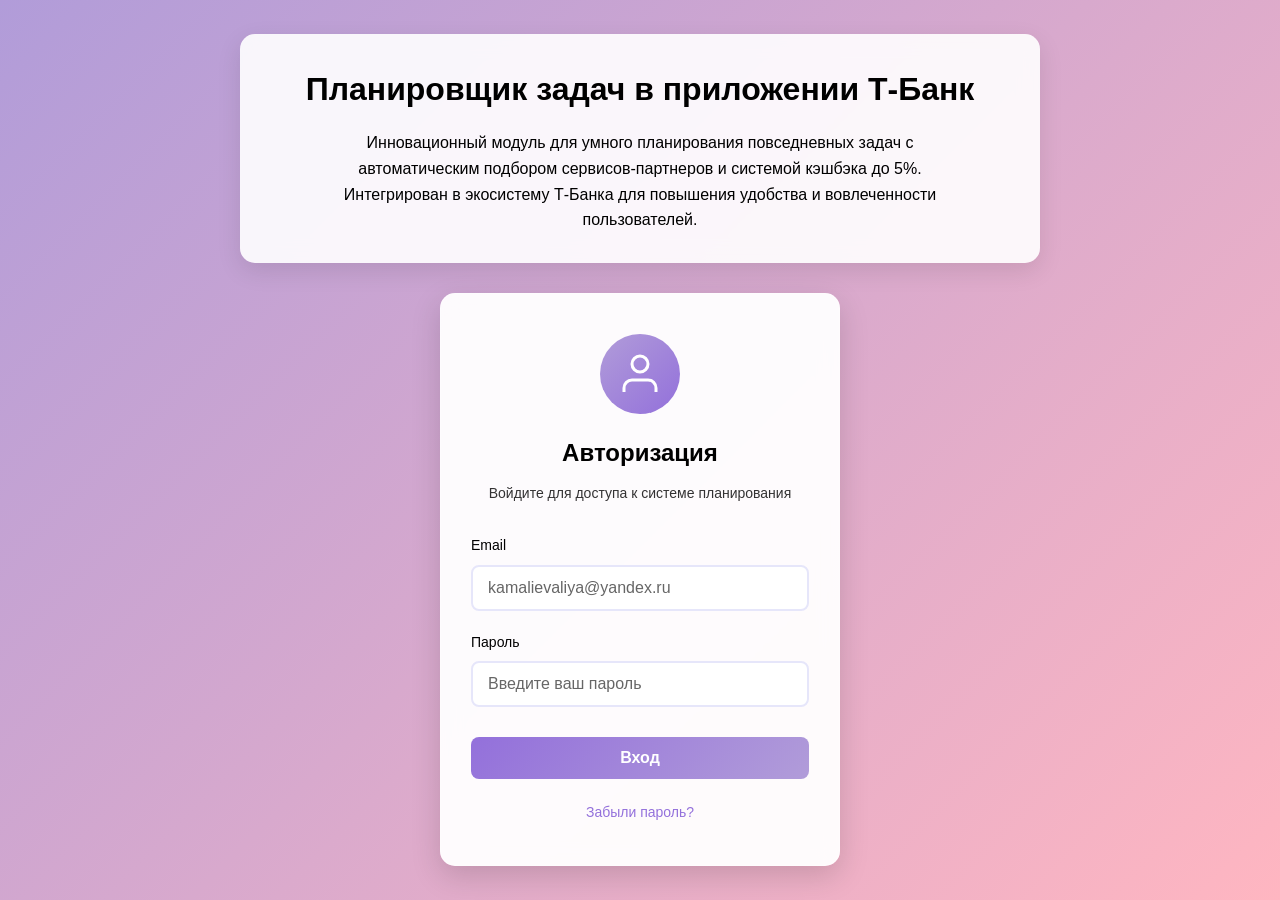
==== index.html @ 1c74c291 "First commit" ====
<!DOCTYPE html>
<html lang="ru">
<head>
    <meta charset="UTF-8">
    <meta name="viewport" content="width=device-width, initial-scale=1.0">
    <title>Планировщик задач Т-Банк - Авторизация</title>
    <link rel="stylesheet" href="css/style.css">
</head>
<body>
    <!-- Основной контейнер -->
    <div class="main-container">
        <!-- Блок с темой и информацией -->
        <div class="project-info">
            <h1 class="project-title">Планировщик задач в приложении Т-Банк</h1>
            <p class="project-description">
                Инновационный модуль для умного планирования повседневных задач с автоматическим подбором сервисов-партнеров 
                и системой кэшбэка до 5%. Интегрирован в экосистему Т-Банка для повышения удобства и вовлеченности пользователей.
            </p>
        </div>

        <!-- Блок авторизации -->
        <div class="auth-container">
            <div class="auth-card">
                <!-- Иконка авторизации -->
                <div class="auth-icon">
                    <svg width="48" height="48" viewBox="0 0 24 24" fill="none" stroke="currentColor">
                        <path d="M20 21v-2a4 4 0 0 0-4-4H8a4 4 0 0 0-4 4v2"></path>
                        <circle cx="12" cy="7" r="4"></circle>
                    </svg>
                </div>
                
                <h2>Авторизация</h2>
                <p class="auth-subtitle">Войдите для доступа к системе планирования</p>

                <form id="loginForm" class="auth-form">
                    <!-- Поле Email -->
                    <div class="input-group">
                        <label for="email">Email</label>
                        <input type="email" id="email" name="email" placeholder="kamalievaliya@yandex.ru" required>
                    </div>

                    <!-- Поле Пароль -->
                    <div class="input-group">
                        <label for="password">Пароль</label>
                        <input type="password" id="password" name="password" placeholder="Введите ваш пароль" required>
                    </div>

                    <!-- Кнопка Вход -->
                    <button type="submit" class="login-btn">Вход</button>
                </form>

                <div class="auth-links">
                    <a href="#" class="forgot-password">Забыли пароль?</a>
                </div>
            </div>
        </div>
    </div>

    <!-- Ссылки на страницы (скрыты до авторизации) -->
    <div id="pageLinks" class="page-links" style="display: none;">
        <a href="page2.html" class="page-link">2</a>
        <a href="page3.html" class="page-link">3</a>
    </div>

    <script>
        document.getElementById('loginForm').addEventListener('submit', function(e) {
            e.preventDefault();
            
            const email = document.getElementById('email').value;
            const password = document.getElementById('password').value;
            
            if (email && password) {
                // ИСПРАВЛЕНИЕ: используем sessionStorage вместо localStorage
                sessionStorage.setItem('authenticated', 'true');
                document.getElementById('pageLinks').style.display = 'flex';
                alert('Авторизация успешна! Теперь доступны страницы 2 и 3');
            } else {
                alert('Пожалуйста, заполните все поля');
            }
        });

        window.addEventListener('load', function() {
            // ИСПРАВЛЕНИЕ: проверяем sessionStorage вместо localStorage
            if (sessionStorage.getItem('authenticated') === 'true') {
                document.getElementById('pageLinks').style.display = 'flex';
            } else {
                // Дополнительно: скрываем ссылки если не авторизован
                document.getElementById('pageLinks').style.display = 'none';
                // Очищаем поля формы
                document.getElementById('email').value = '';
                document.getElementById('password').value = '';
            }
        });
    </script>
</body>
</html>
---- css/style.css ----
* {
    margin: 0;
    padding: 0;
    box-sizing: border-box;
}

body {
    font-family: 'Arial', sans-serif;
    line-height: 1.6;
    color: #000000; /* Черный текст */
    background: linear-gradient(135deg, #b19cd9 0%, #ffb6c1 100%); /* Сиреневый -> Розовый */
    min-height: 100vh;
    display: flex;
    align-items: center;
    justify-content: center;
    padding: 20px;
}

.main-container {
    width: 100%;
    max-width: 800px;
    display: flex;
    flex-direction: column;
    gap: 30px;
}

/* Блок с темой проекта */
.project-info {
    text-align: center;
    background: rgba(255, 255, 255, 0.9);
    padding: 30px;
    border-radius: 15px;
    box-shadow: 0 8px 25px rgba(0,0,0,0.1);
    backdrop-filter: blur(10px);
}

.project-title {
    color: #000000; /* Черный */
    font-size: 32px;
    margin-bottom: 15px;
    font-weight: 700;
}

.project-description {
    color: #000000; /* Черный */
    font-size: 16px;
    line-height: 1.6;
    max-width: 600px;
    margin: 0 auto;
}

/* Блок авторизации */
.auth-container {
    width: 100%;
    max-width: 400px;
    margin: 0 auto;
}

.auth-card {
    background: rgba(255, 255, 255, 0.95);
    padding: 40px 30px;
    border-radius: 15px;
    box-shadow: 0 10px 30px rgba(0,0,0,0.15);
    text-align: center;
    backdrop-filter: blur(10px);
    border: 1px solid rgba(255, 255, 255, 0.3);
}

.auth-icon {
    width: 80px;
    height: 80px;
    margin: 0 auto 20px;
    background: linear-gradient(135deg, #b19cd9 0%, #9370db 100%); /* Нежно-сиреневый */
    border-radius: 50%;
    display: flex;
    align-items: center;
    justify-content: center;
    color: white;
}

.auth-icon svg {
    stroke-width: 1.5;
}

.auth-card h2 {
    color: #000000; /* Черный */
    margin-bottom: 10px;
    font-size: 24px;
}

.auth-subtitle {
    color: #000000; /* Черный */
    margin-bottom: 30px;
    font-size: 14px;
    opacity: 0.8;
}

.auth-form {
    text-align: left;
}

.input-group {
    margin-bottom: 20px;
}

.input-group label {
    display: block;
    margin-bottom: 8px;
    color: #000000; /* Черный */
    font-weight: 500;
    font-size: 14px;
}

.input-group input {
    width: 100%;
    padding: 12px 15px;
    border: 2px solid #e6e6fa; /* Светло-сиреневый */
    border-radius: 8px;
    font-size: 16px;
    transition: all 0.3s;
    background: #fff;
    color: #000000; /* Черный текст в инпутах */
}

.input-group input:focus {
    outline: none;
    border-color: #9370db; /* Сиреневый */
    box-shadow: 0 0 0 3px rgba(147, 112, 219, 0.1);
}

.input-group input::placeholder {
    color: #666; /* Темно-серый для плейсхолдеров */
}

.login-btn {
    width: 100%;
    padding: 12px;
    background: linear-gradient(135deg, #9370db 0%, #b19cd9 100%); /* Сиреневый градиент */
    color: white;
    border: none;
    border-radius: 8px;
    font-size: 16px;
    font-weight: 600;
    cursor: pointer;
    transition: all 0.3s;
    margin-top: 10px;
}

.login-btn:hover {
    transform: translateY(-2px);
    box-shadow: 0 5px 15px rgba(147, 112, 219, 0.4);
}

.auth-links {
    margin-top: 20px;
}

.forgot-password {
    color: #9370db; /* Сиреневый */
    text-decoration: none;
    font-size: 14px;
    transition: color 0.3s;
}

.forgot-password:hover {
    color: #7b68ee; /* Более яркий сиреневый */
    text-decoration: underline;
}

/* Ссылки на страницы */
.page-links {
    position: fixed;
    bottom: 30px;
    right: 30px;
    display: flex;
    gap: 15px;
    background: rgba(255, 255, 255, 0.9);
    padding: 15px;
    border-radius: 25px;
    box-shadow: 0 5px 15px rgba(0,0,0,0.1);
    backdrop-filter: blur(10px);
}

.page-link {
    display: inline-block;
    width: 45px;
    height: 45px;
    line-height: 45px;
    text-align: center;
    color: #000000; /* Черный */
    text-decoration: underline;
    font-weight: bold;
    font-size: 18px;
    border: 2px solid #9370db; /* Сиреневый */
    border-radius: 50%;
    transition: all 0.3s;
    background: white;
}

.page-link:hover {
    background: #9370db; /* Сиреневый */
    color: white;
    text-decoration: none;
    transform: scale(1.1);
}

/* Адаптивность */
@media (max-width: 768px) {
    .main-container {
        gap: 20px;
    }
    
    .project-title {
        font-size: 24px;
    }
    
    .project-description {
        font-size: 14px;
    }
    
    .auth-container {
        padding: 0 10px;
    }
    
    .auth-card {
        padding: 30px 20px;
    }
    
    .page-links {
        bottom: 20px;
        right: 20px;
        padding: 12px;
    }
    
    .page-link {
        width: 40px;
        height: 40px;
        line-height: 40px;
        font-size: 16px;
    }
}

@media (max-width: 480px) {
    .project-info {
        padding: 20px 15px;
    }
    
    .project-title {
        font-size: 20px;
    }
    
    .auth-card h2 {
        font-size: 20px;
    }
}
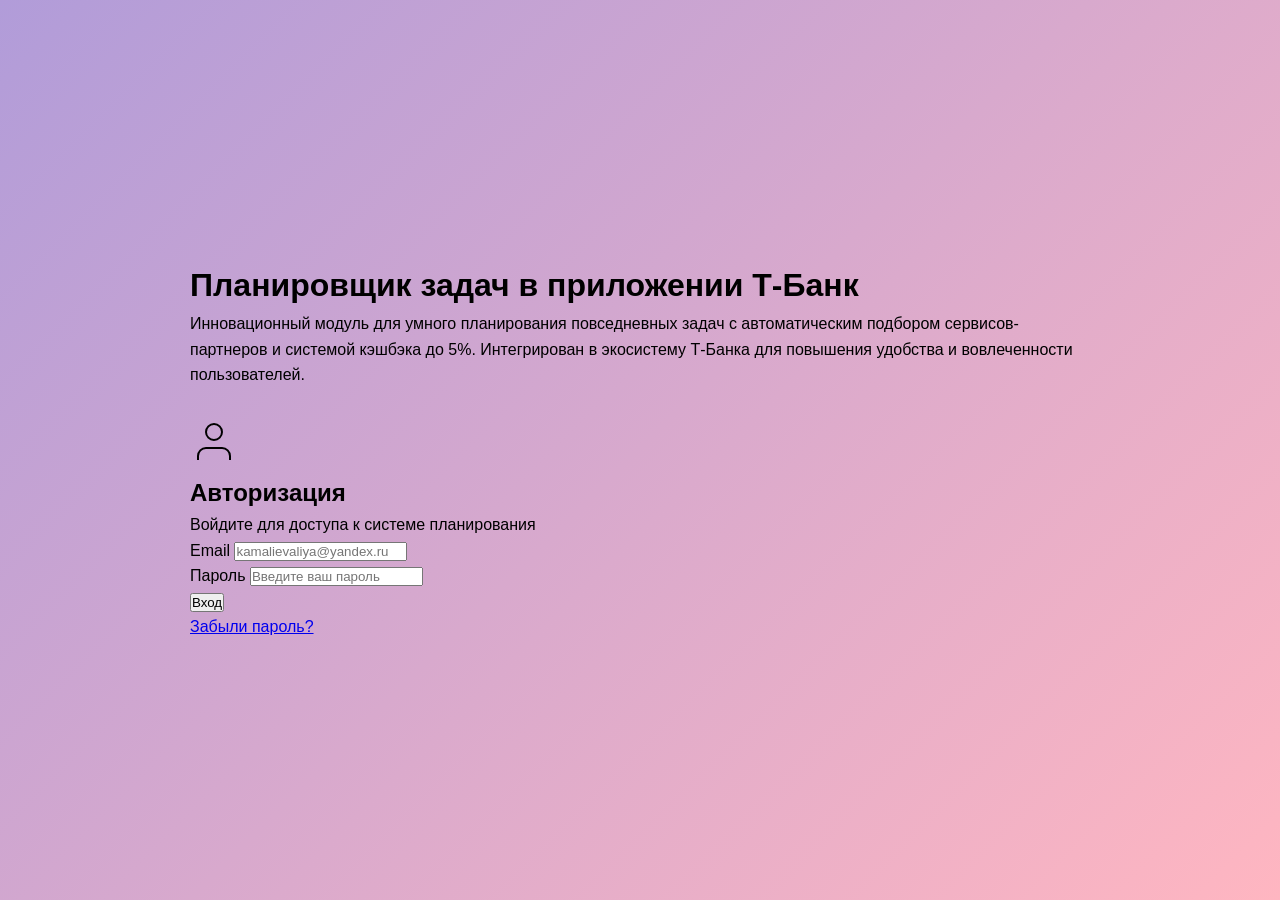
==== commit ad9fa51b: "Исправила ошибки JavaScript, обновила код" ====
--- a/index.html
+++ b/index.html
@@ -4,7 +4,23 @@
     <meta charset="UTF-8">
     <meta name="viewport" content="width=device-width, initial-scale=1.0">
     <title>Планировщик задач Т-Банк - Авторизация</title>
-    <link rel="stylesheet" href="css/style.css">
+    <link rel="stylesheet" href="css/style.css?v=99">
+
+
+<!-- Yandex.Metrika counter -->
+<script type="text/javascript">
+    (function(m,e,t,r,i,k,a){
+        m[i]=m[i]||function(){(m[i].a=m[i].a||[]).push(arguments)};
+        m[i].l=1*new Date();
+        for (var j = 0; j < document.scripts.length; j++) {if (document.scripts[j].src === r) { return; }}
+        k=e.createElement(t),a=e.getElementsByTagName(t)[0],k.async=1,k.src=r,a.parentNode.insertBefore(k,a)
+    })(window, document,'script','https://mc.yandex.ru/metrika/tag.js?id=105010982', 'ym');
+
+    ym(105010982, 'init', {ssr:true, webvisor:true, clickmap:true, ecommerce:"dataLayer", accurateTrackBounce:true, trackLinks:true});
+</script>
+<noscript><div><img src="https://mc.yandex.ru/watch/105010982" style="position:absolute; left:-9999px;" alt="" /></div></noscript>
+<!-- /Yandex.Metrika counter -->
+ 
 </head>
 <body>
     <!-- Основной контейнер -->
@@ -18,10 +34,10 @@
             </p>
         </div>
 
-        <!-- Блок авторизации -->
+        <!-- Авторизация -->
         <div class="auth-container">
             <div class="auth-card">
-                <!-- Иконка авторизации -->
+                <!-- иконка авт -->
                 <div class="auth-icon">
                     <svg width="48" height="48" viewBox="0 0 24 24" fill="none" stroke="currentColor">
                         <path d="M20 21v-2a4 4 0 0 0-4-4H8a4 4 0 0 0-4 4v2"></path>
@@ -33,19 +49,19 @@
                 <p class="auth-subtitle">Войдите для доступа к системе планирования</p>
 
                 <form id="loginForm" class="auth-form">
-                    <!-- Поле Email -->
+                    <!-- Email -->
                     <div class="input-group">
                         <label for="email">Email</label>
                         <input type="email" id="email" name="email" placeholder="kamalievaliya@yandex.ru" required>
                     </div>
 
-                    <!-- Поле Пароль -->
+                    <!-- Пароль -->
                     <div class="input-group">
                         <label for="password">Пароль</label>
                         <input type="password" id="password" name="password" placeholder="Введите ваш пароль" required>
                     </div>
 
-                    <!-- Кнопка Вход -->
+                    <!-- Вход -->
                     <button type="submit" class="login-btn">Вход</button>
                 </form>
 
@@ -70,7 +86,7 @@
             const password = document.getElementById('password').value;
             
             if (email && password) {
-                // ИСПРАВЛЕНИЕ: используем sessionStorage вместо localStorage
+                
                 sessionStorage.setItem('authenticated', 'true');
                 document.getElementById('pageLinks').style.display = 'flex';
                 alert('Авторизация успешна! Теперь доступны страницы 2 и 3');
@@ -80,7 +96,7 @@
         });
 
         window.addEventListener('load', function() {
-            // ИСПРАВЛЕНИЕ: проверяем sessionStorage вместо localStorage
+            
             if (sessionStorage.getItem('authenticated') === 'true') {
                 document.getElementById('pageLinks').style.display = 'flex';
             } else {
@@ -93,4 +109,5 @@
         });
     </script>
 </body>
-</html>+</html>
+
--- a/css/style.css
+++ b/css/style.css
@@ -1,255 +1,396 @@
+/* ====== RESET ====== */
 * {
-    margin: 0;
-    padding: 0;
-    box-sizing: border-box;
-}
-
+  margin: 0;
+  padding: 0;
+  box-sizing: border-box;
+}
+
+/* ====== BASE ====== */
 body {
-    font-family: 'Arial', sans-serif;
-    line-height: 1.6;
-    color: #000000; /* Черный текст */
-    background: linear-gradient(135deg, #b19cd9 0%, #ffb6c1 100%); /* Сиреневый -> Розовый */
-    min-height: 100vh;
-    display: flex;
-    align-items: center;
-    justify-content: center;
-    padding: 20px;
+  font-family: Arial, sans-serif;
+  line-height: 1.6;
+  color: #000;
+  background: linear-gradient(135deg, #b19cd9 0%, #ffb6c1 100%);
+  min-height: 100vh;
+  padding: 20px;
+}
+
+/* ВАЖНО: длинные страницы НЕ центрируем по вертикали */
+body.page2,
+body.page3 {
+  display: block;
+}
+
+/* Главная: центрируем */
+body:not(.page2):not(.page3) {
+  display: flex;
+  align-items: center;
+  justify-content: center;
 }
 
 .main-container {
-    width: 100%;
-    max-width: 800px;
-    display: flex;
-    flex-direction: column;
-    gap: 30px;
-}
-
-/* Блок с темой проекта */
-.project-info {
+  width: 100%;
+  max-width: 900px;
+  margin: 0 auto;
+  display: flex;
+  flex-direction: column;
+  gap: 30px;
+}
+
+/* ====== PAGE LINKS ====== */
+.page-links {
+  position: fixed;
+  bottom: 30px;
+  right: 30px;
+  display: flex;
+  gap: 15px;
+  background: rgba(255, 255, 255, 0.9);
+  padding: 15px;
+  border-radius: 25px;
+  box-shadow: 0 5px 15px rgba(0,0,0,0.1);
+  backdrop-filter: blur(10px);
+}
+
+.page-link {
+  display: inline-block;
+  width: 45px;
+  height: 45px;
+  line-height: 45px;
+  text-align: center;
+  color: #000;
+  text-decoration: underline;
+  font-weight: bold;
+  font-size: 18px;
+  border: 2px solid #9370db;
+  border-radius: 50%;
+  transition: all 0.3s;
+  background: #fff;
+}
+
+.page-link:hover {
+  background: #9370db;
+  color: #fff;
+  text-decoration: none;
+  transform: scale(1.1);
+}
+
+/* ====== PAGE HEADER / WRAPPERS ====== */
+.page-header {
+  background: #fff;
+  padding: 30px;
+  border-radius: 15px;
+  box-shadow: 0 8px 25px rgba(0,0,0,0.1);
+  text-align: center;
+}
+
+.page-title {
+  color: #000;
+  font-size: 32px;
+  margin-bottom: 15px;
+  font-weight: 700;
+}
+
+.page-subtitle {
+  color: #000;
+  font-size: 16px;
+  max-width: 650px;
+  margin: 0 auto;
+  opacity: 0.9;
+}
+
+.content-wrapper {
+  background: #fff;
+  padding: 30px;
+  border-radius: 15px;
+  box-shadow: 0 8px 25px rgba(0,0,0,0.1);
+}
+
+/* ====== SECTIONS / CARDS ====== */
+.content-section {
+  margin-bottom: 35px;
+}
+
+.section-title {
+  color: #000;
+  font-size: 28px;
+  margin-bottom: 20px;
+  text-align: center;
+  font-weight: 700;
+}
+
+.info-card {
+  background: #fff;
+  padding: 25px;
+  border-radius: 15px;
+  box-shadow: 0 8px 25px rgba(0,0,0,0.08);
+  margin-bottom: 20px;
+  border: 1px solid rgba(147, 112, 219, 0.15);
+}
+
+.card-title {
+  color: #000;
+  font-size: 20px;
+  margin-bottom: 15px;
+  font-weight: 700;
+  border-bottom: 2px solid #9370db;
+  padding-bottom: 8px;
+}
+
+.card-content {
+  color: #000;
+}
+
+.card-content ul {
+  margin-left: 20px;
+  margin-bottom: 10px;
+}
+
+.card-content li {
+  margin-bottom: 8px;
+}
+
+/* ====== IMAGES GRID ====== */
+.screenshots-grid {
+  display: grid;
+  grid-template-columns: repeat(3, minmax(0, 1fr));
+  gap: 15px;
+  margin-top: 15px;
+  align-items: start;
+}
+
+.screenshot {
+  width: 100%;
+  height: auto;
+  object-fit: contain;
+  background: #fff;
+  border-radius: 10px;
+  border: 2px solid #e6e6fa;
+  padding: 10px;
+}
+
+/* ====== SWOT (в оттенках сайта) ====== */
+.swot-grid {
+  display: grid;
+  grid-template-columns: repeat(2, minmax(0, 1fr));
+  gap: 15px;
+  margin-top: 10px;
+}
+
+.swot-item {
+  border-radius: 12px;
+  padding: 18px;
+  border: 2px solid #e6e6fa;
+  background: #faf8ff;
+}
+
+.swot-item h4 {
+  margin-bottom: 10px;
+  font-weight: 800;
+  color: #4b3f93;
+}
+
+.swot-item ul { margin-left: 18px; }
+.swot-item li { margin-bottom: 8px; }
+
+.swot-strength { border-left: 6px solid #9370db; }
+.swot-weakness { border-left: 6px solid #b19cd9; }
+.swot-opportunity { border-left: 6px solid #7b68ee; }
+.swot-threat { border-left: 6px solid #a58ad8; }
+
+/* ====== 4P ====== */
+.p4-grid {
+  display: grid;
+  grid-template-columns: repeat(2, minmax(0, 1fr));
+  gap: 15px;
+  margin-top: 10px;
+}
+
+.p4-item {
+  border-radius: 12px;
+  border: 2px solid #e6e6fa;
+  background: #ffffff;
+  padding: 18px;
+}
+
+.p4-badge {
+  display: inline-block;
+  padding: 6px 10px;
+  border-radius: 999px;
+  font-size: 12px;
+  font-weight: 800;
+  color: #4b3f93;
+  background: #f6f4ff;
+  border: 1px solid rgba(147, 112, 219, 0.25);
+  margin-bottom: 10px;
+}
+
+.p4-item h4 { margin-bottom: 8px; }
+
+/* ====== ROADMAP ====== */
+.roadmap {
+  display: flex;
+  flex-direction: column;
+  gap: 14px;
+  margin-top: 10px;
+}
+
+.roadmap-step {
+  border: 2px solid #e6e6fa;
+  background: #fbfaff;
+  border-radius: 14px;
+  padding: 16px;
+}
+
+.roadmap-head {
+  display: flex;
+  flex-direction: column;
+  gap: 6px;
+  margin-bottom: 10px;
+}
+
+.roadmap-title {
+  font-weight: 900;
+  color: #3f2f86;
+}
+
+.roadmap-dates {
+  font-size: 13px;
+  opacity: 0.85;
+}
+
+.meta-row {
+  display: grid;
+  grid-template-columns: 140px 1fr;
+  gap: 12px;
+  padding: 10px 0;
+  border-top: 1px dashed rgba(147,112,219,0.35);
+}
+
+.meta-row:first-of-type {
+  border-top: none;
+  padding-top: 0;
+}
+
+.meta-label {
+  font-weight: 800;
+  color: #4b3f93;
+}
+
+.meta-text ul { margin-left: 18px; }
+
+/* ====== REVIEWS ====== */
+.reviews-panel { background: #fbfaff; }
+
+.reviews-grid {
+  display: grid;
+  grid-template-columns: repeat(3, minmax(0, 1fr));
+  gap: 14px;
+  margin-top: 10px;
+}
+
+.review-card {
+  background: #ffffff;
+  border: 2px solid #e6e6fa;
+  border-radius: 14px;
+  padding: 14px;
+}
+
+.review-meta {
+  font-weight: 900;
+  color: #3f2f86;
+  margin-bottom: 8px;
+  font-size: 13px;
+}
+
+.review-text {
+  font-size: 14px;
+  opacity: 0.95;
+}
+
+.reviews-note {
+  margin-top: 12px;
+  font-weight: 700;
+  color: #3f2f86;
+}
+
+/* ====== STATS ====== */
+.stats-grid {
+  display: grid;
+  grid-template-columns: repeat(3, minmax(0, 1fr));
+  gap: 14px;
+  margin-top: 10px;
+}
+
+.stat-card {
+  background: #ffffff;
+  border: 2px solid #e6e6fa;
+  border-radius: 14px;
+  padding: 14px;
+}
+
+.stat-title {
+  font-weight: 900;
+  color: #3f2f86;
+  margin-bottom: 6px;
+}
+
+.stat-line {
+  font-size: 14px;
+  margin-bottom: 6px;
+}
+
+.stat-hint {
+  font-size: 12px;
+  opacity: 0.8;
+}
+
+/* ====== NAV BUTTONS ====== */
+.navigation-section {
+  display: flex;
+  justify-content: center;
+  gap: 20px;
+  margin-top: 30px;
+}
+
+.nav-btn {
+  padding: 12px 25px;
+  background: linear-gradient(135deg, #9370db 0%, #b19cd9 100%);
+  color: #fff;
+  text-decoration: none;
+  border-radius: 10px;
+  font-weight: 800;
+  transition: all 0.3s;
+  border: none;
+  cursor: pointer;
+}
+
+.nav-btn:hover {
+  transform: translateY(-2px);
+  box-shadow: 0 5px 15px rgba(147, 112, 219, 0.35);
+}
+
+.logout-btn {
+  background: linear-gradient(135deg, #ff6b6b 0%, #ff8e8e 100%);
+}
+
+/* ====== RESPONSIVE ====== */
+@media (max-width: 900px) {
+  .reviews-grid { grid-template-columns: 1fr; }
+  .stats-grid { grid-template-columns: 1fr; }
+  .p4-grid { grid-template-columns: 1fr; }
+  .swot-grid { grid-template-columns: 1fr; }
+}
+
+@media (max-width: 768px) {
+  .screenshots-grid { grid-template-columns: 1fr; }
+  .content-wrapper { padding: 20px; }
+  .page-title { font-size: 24px; }
+  .section-title { font-size: 22px; }
+
+  .meta-row { grid-template-columns: 1fr; }
+
+  .nav-btn {
+    width: 220px;
     text-align: center;
-    background: rgba(255, 255, 255, 0.9);
-    padding: 30px;
-    border-radius: 15px;
-    box-shadow: 0 8px 25px rgba(0,0,0,0.1);
-    backdrop-filter: blur(10px);
-}
-
-.project-title {
-    color: #000000; /* Черный */
-    font-size: 32px;
-    margin-bottom: 15px;
-    font-weight: 700;
-}
-
-.project-description {
-    color: #000000; /* Черный */
-    font-size: 16px;
-    line-height: 1.6;
-    max-width: 600px;
-    margin: 0 auto;
-}
-
-/* Блок авторизации */
-.auth-container {
-    width: 100%;
-    max-width: 400px;
-    margin: 0 auto;
-}
-
-.auth-card {
-    background: rgba(255, 255, 255, 0.95);
-    padding: 40px 30px;
-    border-radius: 15px;
-    box-shadow: 0 10px 30px rgba(0,0,0,0.15);
-    text-align: center;
-    backdrop-filter: blur(10px);
-    border: 1px solid rgba(255, 255, 255, 0.3);
-}
-
-.auth-icon {
-    width: 80px;
-    height: 80px;
-    margin: 0 auto 20px;
-    background: linear-gradient(135deg, #b19cd9 0%, #9370db 100%); /* Нежно-сиреневый */
-    border-radius: 50%;
-    display: flex;
-    align-items: center;
-    justify-content: center;
-    color: white;
-}
-
-.auth-icon svg {
-    stroke-width: 1.5;
-}
-
-.auth-card h2 {
-    color: #000000; /* Черный */
-    margin-bottom: 10px;
-    font-size: 24px;
-}
-
-.auth-subtitle {
-    color: #000000; /* Черный */
-    margin-bottom: 30px;
-    font-size: 14px;
-    opacity: 0.8;
-}
-
-.auth-form {
-    text-align: left;
-}
-
-.input-group {
-    margin-bottom: 20px;
-}
-
-.input-group label {
-    display: block;
-    margin-bottom: 8px;
-    color: #000000; /* Черный */
-    font-weight: 500;
-    font-size: 14px;
-}
-
-.input-group input {
-    width: 100%;
-    padding: 12px 15px;
-    border: 2px solid #e6e6fa; /* Светло-сиреневый */
-    border-radius: 8px;
-    font-size: 16px;
-    transition: all 0.3s;
-    background: #fff;
-    color: #000000; /* Черный текст в инпутах */
-}
-
-.input-group input:focus {
-    outline: none;
-    border-color: #9370db; /* Сиреневый */
-    box-shadow: 0 0 0 3px rgba(147, 112, 219, 0.1);
-}
-
-.input-group input::placeholder {
-    color: #666; /* Темно-серый для плейсхолдеров */
-}
-
-.login-btn {
-    width: 100%;
-    padding: 12px;
-    background: linear-gradient(135deg, #9370db 0%, #b19cd9 100%); /* Сиреневый градиент */
-    color: white;
-    border: none;
-    border-radius: 8px;
-    font-size: 16px;
-    font-weight: 600;
-    cursor: pointer;
-    transition: all 0.3s;
-    margin-top: 10px;
-}
-
-.login-btn:hover {
-    transform: translateY(-2px);
-    box-shadow: 0 5px 15px rgba(147, 112, 219, 0.4);
-}
-
-.auth-links {
-    margin-top: 20px;
-}
-
-.forgot-password {
-    color: #9370db; /* Сиреневый */
-    text-decoration: none;
-    font-size: 14px;
-    transition: color 0.3s;
-}
-
-.forgot-password:hover {
-    color: #7b68ee; /* Более яркий сиреневый */
-    text-decoration: underline;
-}
-
-/* Ссылки на страницы */
-.page-links {
-    position: fixed;
-    bottom: 30px;
-    right: 30px;
-    display: flex;
-    gap: 15px;
-    background: rgba(255, 255, 255, 0.9);
-    padding: 15px;
-    border-radius: 25px;
-    box-shadow: 0 5px 15px rgba(0,0,0,0.1);
-    backdrop-filter: blur(10px);
-}
-
-.page-link {
-    display: inline-block;
-    width: 45px;
-    height: 45px;
-    line-height: 45px;
-    text-align: center;
-    color: #000000; /* Черный */
-    text-decoration: underline;
-    font-weight: bold;
-    font-size: 18px;
-    border: 2px solid #9370db; /* Сиреневый */
-    border-radius: 50%;
-    transition: all 0.3s;
-    background: white;
-}
-
-.page-link:hover {
-    background: #9370db; /* Сиреневый */
-    color: white;
-    text-decoration: none;
-    transform: scale(1.1);
-}
-
-/* Адаптивность */
-@media (max-width: 768px) {
-    .main-container {
-        gap: 20px;
-    }
-    
-    .project-title {
-        font-size: 24px;
-    }
-    
-    .project-description {
-        font-size: 14px;
-    }
-    
-    .auth-container {
-        padding: 0 10px;
-    }
-    
-    .auth-card {
-        padding: 30px 20px;
-    }
-    
-    .page-links {
-        bottom: 20px;
-        right: 20px;
-        padding: 12px;
-    }
-    
-    .page-link {
-        width: 40px;
-        height: 40px;
-        line-height: 40px;
-        font-size: 16px;
-    }
-}
-
-@media (max-width: 480px) {
-    .project-info {
-        padding: 20px 15px;
-    }
-    
-    .project-title {
-        font-size: 20px;
-    }
-    
-    .auth-card h2 {
-        font-size: 20px;
-    }
-}+  }
+}
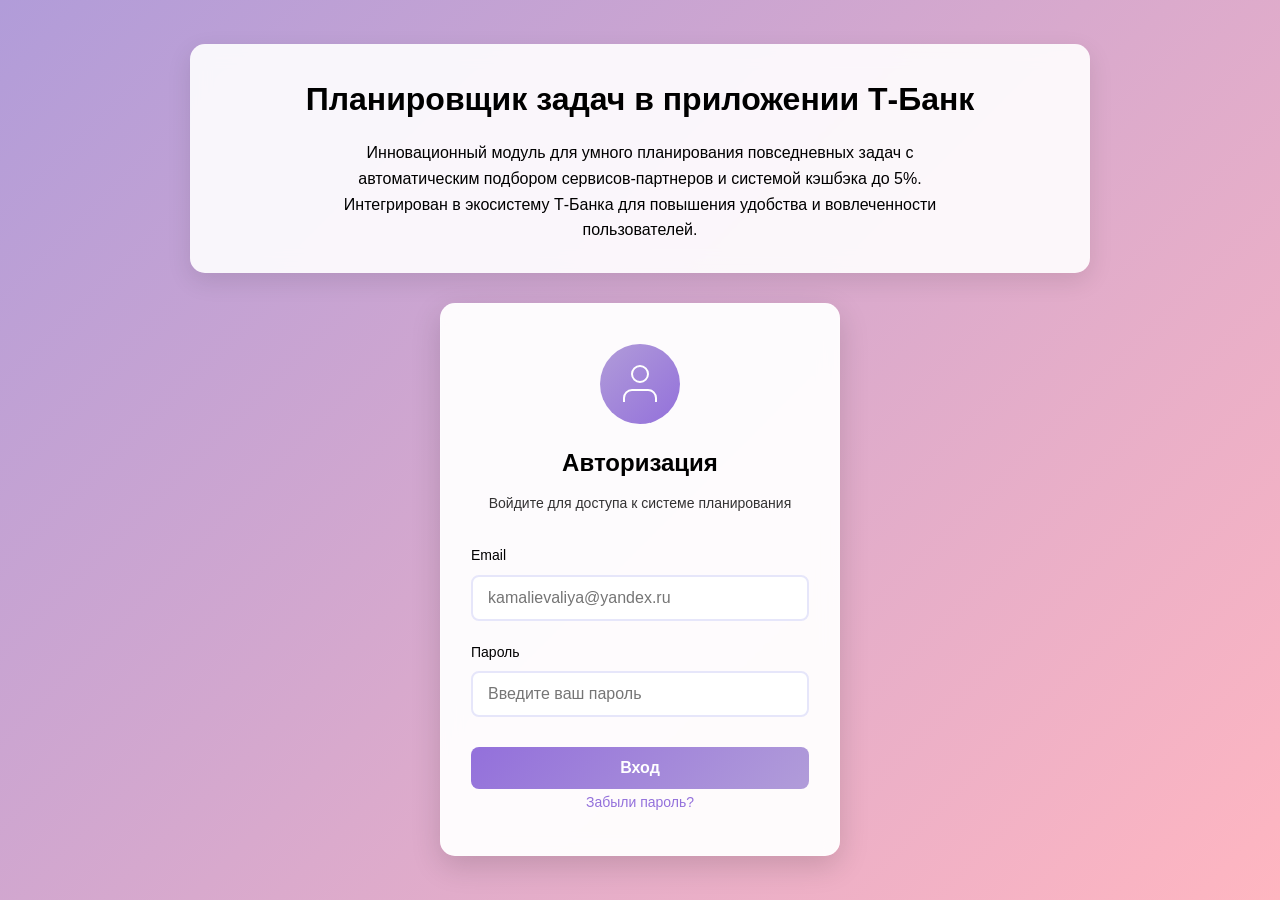
==== commit 9b4a064b: "Исправила ошибки JavaScript, обновила код" ====
--- a/index.html
+++ b/index.html
@@ -4,7 +4,7 @@
     <meta charset="UTF-8">
     <meta name="viewport" content="width=device-width, initial-scale=1.0">
     <title>Планировщик задач Т-Банк - Авторизация</title>
-    <link rel="stylesheet" href="css/style.css?v=99">
+    <link rel="stylesheet" href="css/style.css">
 
 
 <!-- Yandex.Metrika counter -->
--- a/css/style.css
+++ b/css/style.css
@@ -15,13 +15,12 @@
   padding: 20px;
 }
 
-/* ВАЖНО: длинные страницы НЕ центрируем по вертикали */
+/* ВАЖНО: длинные страницы НЕ центрируем по вертикали, иначе “пропадает” начало */
 body.page2,
 body.page3 {
   display: block;
 }
 
-/* Главная: центрируем */
 body:not(.page2):not(.page3) {
   display: flex;
   align-items: center;
@@ -168,7 +167,7 @@
   padding: 10px;
 }
 
-/* ====== SWOT (в оттенках сайта) ====== */
+/* ====== SWOT (в оттенках сайта, без “радуги”) ====== */
 .swot-grid {
   display: grid;
   grid-template-columns: repeat(2, minmax(0, 1fr));
@@ -189,9 +188,15 @@
   color: #4b3f93;
 }
 
-.swot-item ul { margin-left: 18px; }
-.swot-item li { margin-bottom: 8px; }
-
+.swot-item ul {
+  margin-left: 18px;
+}
+
+.swot-item li {
+  margin-bottom: 8px;
+}
+
+/* лёгкие различия, но в палитре сайта */
 .swot-strength { border-left: 6px solid #9370db; }
 .swot-weakness { border-left: 6px solid #b19cd9; }
 .swot-opportunity { border-left: 6px solid #7b68ee; }
@@ -224,7 +229,9 @@
   margin-bottom: 10px;
 }
 
-.p4-item h4 { margin-bottom: 8px; }
+.p4-item h4 {
+  margin-bottom: 8px;
+}
 
 /* ====== ROADMAP ====== */
 .roadmap {
@@ -276,10 +283,14 @@
   color: #4b3f93;
 }
 
-.meta-text ul { margin-left: 18px; }
+.meta-text ul {
+  margin-left: 18px;
+}
 
 /* ====== REVIEWS ====== */
-.reviews-panel { background: #fbfaff; }
+.reviews-panel {
+  background: #fbfaff;
+}
 
 .reviews-grid {
   display: grid;
@@ -387,10 +398,146 @@
   .page-title { font-size: 24px; }
   .section-title { font-size: 22px; }
 
-  .meta-row { grid-template-columns: 1fr; }
+  .meta-row {
+    grid-template-columns: 1fr;
+  }
 
   .nav-btn {
     width: 220px;
     text-align: center;
   }
 }
+/* ====== INDEX PAGE (главная) - вернуть нормальный вид ====== */
+
+body:not(.page2):not(.page3) {
+  display: flex;
+  align-items: center;
+  justify-content: center;
+}
+
+.project-info {
+  text-align: center;
+  background: rgba(255, 255, 255, 0.9);
+  padding: 30px;
+  border-radius: 15px;
+  box-shadow: 0 8px 25px rgba(0,0,0,0.1);
+  backdrop-filter: blur(10px);
+}
+
+.project-title {
+  color: #000;
+  font-size: 32px;
+  margin-bottom: 15px;
+  font-weight: 700;
+}
+
+.project-description {
+  color: #000;
+  font-size: 16px;
+  line-height: 1.6;
+  max-width: 600px;
+  margin: 0 auto;
+}
+
+.auth-container {
+  width: 100%;
+  max-width: 400px;
+  margin: 0 auto;
+}
+
+.auth-card {
+  background: rgba(255, 255, 255, 0.95);
+  padding: 40px 30px;
+  border-radius: 15px;
+  box-shadow: 0 10px 30px rgba(0,0,0,0.15);
+  text-align: center;
+  backdrop-filter: blur(10px);
+  border: 1px solid rgba(255, 255, 255, 0.3);
+}
+
+.auth-icon {
+  width: 80px;
+  height: 80px;
+  margin: 0 auto 20px;
+  background: linear-gradient(135deg, #b19cd9 0%, #9370db 100%);
+  border-radius: 50%;
+  display: flex;
+  align-items: center;
+  justify-content: center;
+  color: white;
+}
+
+.auth-card h2 {
+  color: #000;
+  margin-bottom: 10px;
+  font-size: 24px;
+}
+
+.auth-subtitle {
+  color: #000;
+  margin-bottom: 30px;
+  font-size: 14px;
+  opacity: 0.8;
+}
+
+.auth-form {
+  text-align: left;
+}
+
+.input-group {
+  margin-bottom: 20px;
+}
+
+.input-group label {
+  display: block;
+  margin-bottom: 8px;
+  color: #000;
+  font-weight: 500;
+  font-size: 14px;
+}
+
+.input-group input {
+  width: 100%;
+  padding: 12px 15px;
+  border: 2px solid #e6e6fa;
+  border-radius: 8px;
+  font-size: 16px;
+  transition: all 0.3s;
+  background: #fff;
+  color: #000;
+}
+
+.input-group input:focus {
+  outline: none;
+  border-color: #9370db;
+  box-shadow: 0 0 0 3px rgba(147, 112, 219, 0.1);
+}
+
+.login-btn {
+  width: 100%;
+  padding: 12px;
+  background: linear-gradient(135deg, #9370db 0%, #b19cd9 100%);
+  color: white;
+  border: none;
+  border-radius: 8px;
+  font-size: 16px;
+  font-weight: 600;
+  cursor: pointer;
+  transition: all 0.3s;
+  margin-top: 10px;
+}
+
+.login-btn:hover {
+  transform: translateY(-2px);
+  box-shadow: 0 5px 15px rgba(147, 112, 219, 0.35);
+}
+
+.forgot-password {
+  color: #9370db;
+  text-decoration: none;
+  font-size: 14px;
+}
+
+.forgot-password:hover {
+  text-decoration: underline;
+}
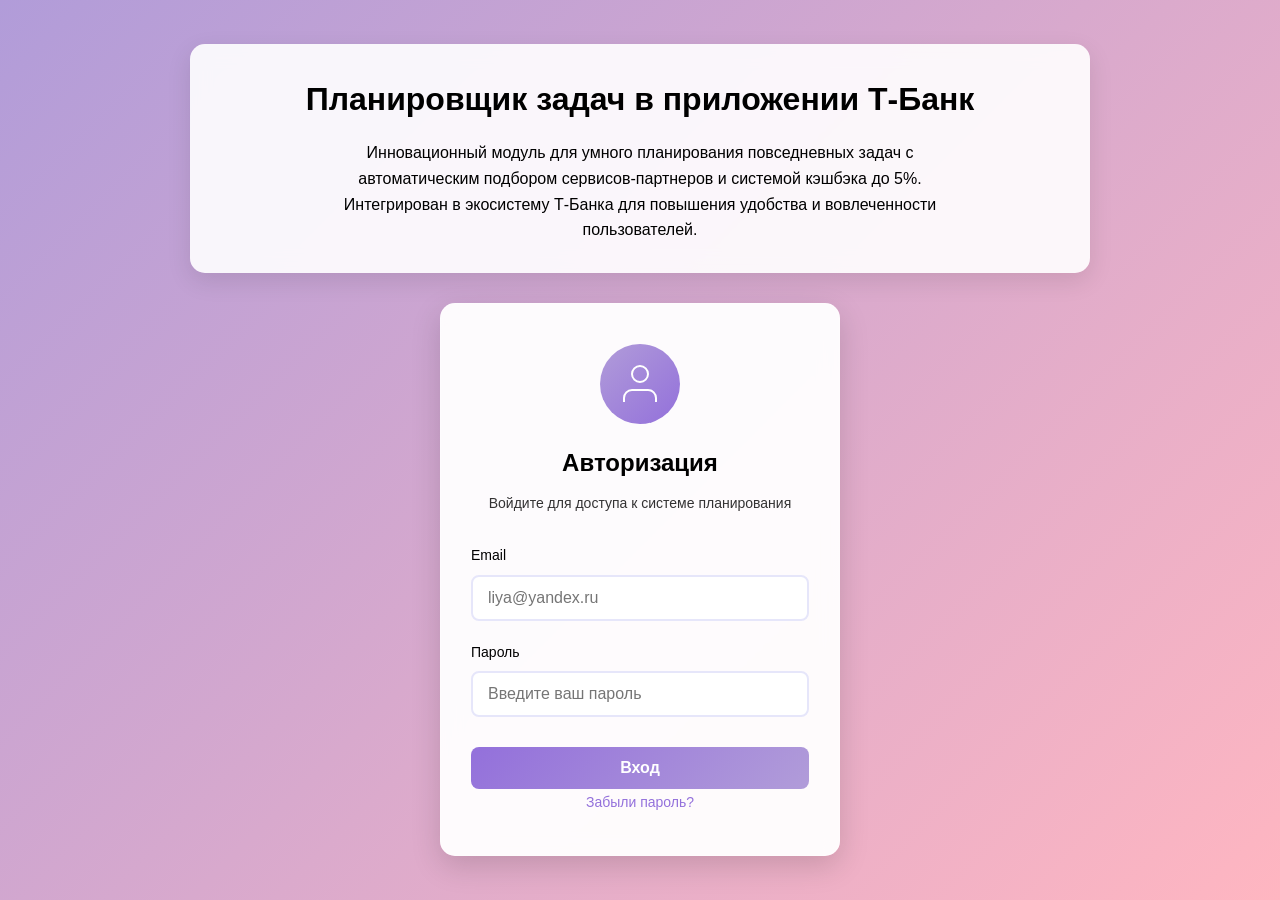
==== commit 6a001477: "Исправила ошибки JavaScript, обновила код" ====
--- a/index.html
+++ b/index.html
@@ -52,7 +52,7 @@
                     <!-- Email -->
                     <div class="input-group">
                         <label for="email">Email</label>
-                        <input type="email" id="email" name="email" placeholder="kamalievaliya@yandex.ru" required>
+                        <input type="email" id="email" name="email" placeholder="liya@yandex.ru" required>
                     </div>
 
                     <!-- Пароль -->
--- a/css/style.css
+++ b/css/style.css
@@ -541,3 +541,91 @@
 .forgot-password:hover {
   text-decoration: underline;
 }
+
+/* ====== PAGE 3: ARCHIVE LIST ====== */
+.archive-section .section-title {
+  margin-bottom: 16px;
+}
+
+.file-list {
+  display: flex;
+  flex-direction: column;
+  gap: 12px;
+}
+
+.file-row {
+  display: grid;
+  grid-template-columns: 1fr 120px 140px 140px;
+  gap: 14px;
+  align-items: center;
+
+  background: #ffffff;
+  border: 2px solid #e6e6fa;
+  border-radius: 14px;
+  padding: 14px 16px;
+}
+
+.file-main {
+  min-width: 0;
+}
+
+.file-name {
+  font-weight: 800;
+  color: #000;
+  margin-bottom: 4px;
+  word-break: break-word;
+}
+
+.file-meta {
+  font-size: 13px;
+  opacity: 0.8;
+}
+
+.file-size,
+.file-date {
+  font-size: 14px;
+  opacity: 0.9;
+  text-align: center;
+}
+
+.file-btn {
+  justify-self: end;
+  display: inline-flex;
+  align-items: center;
+  justify-content: center;
+
+  padding: 10px 16px;
+  border-radius: 12px;
+  border: 2px solid #e6e6fa;
+
+  background: #fff;
+  color: #4b3f93;
+  font-weight: 800;
+  text-decoration: none;
+
+  transition: all 0.25s;
+}
+
+.file-btn:hover {
+  border-color: #9370db;
+  box-shadow: 0 5px 14px rgba(147, 112, 219, 0.25);
+  transform: translateY(-1px);
+}
+
+/* Mobile */
+@media (max-width: 900px) {
+  .file-row {
+    grid-template-columns: 1fr;
+    gap: 8px;
+  }
+
+  .file-size,
+  .file-date {
+    text-align: left;
+  }
+
+  .file-btn {
+    justify-self: start;
+    width: fit-content;
+  }
+}
